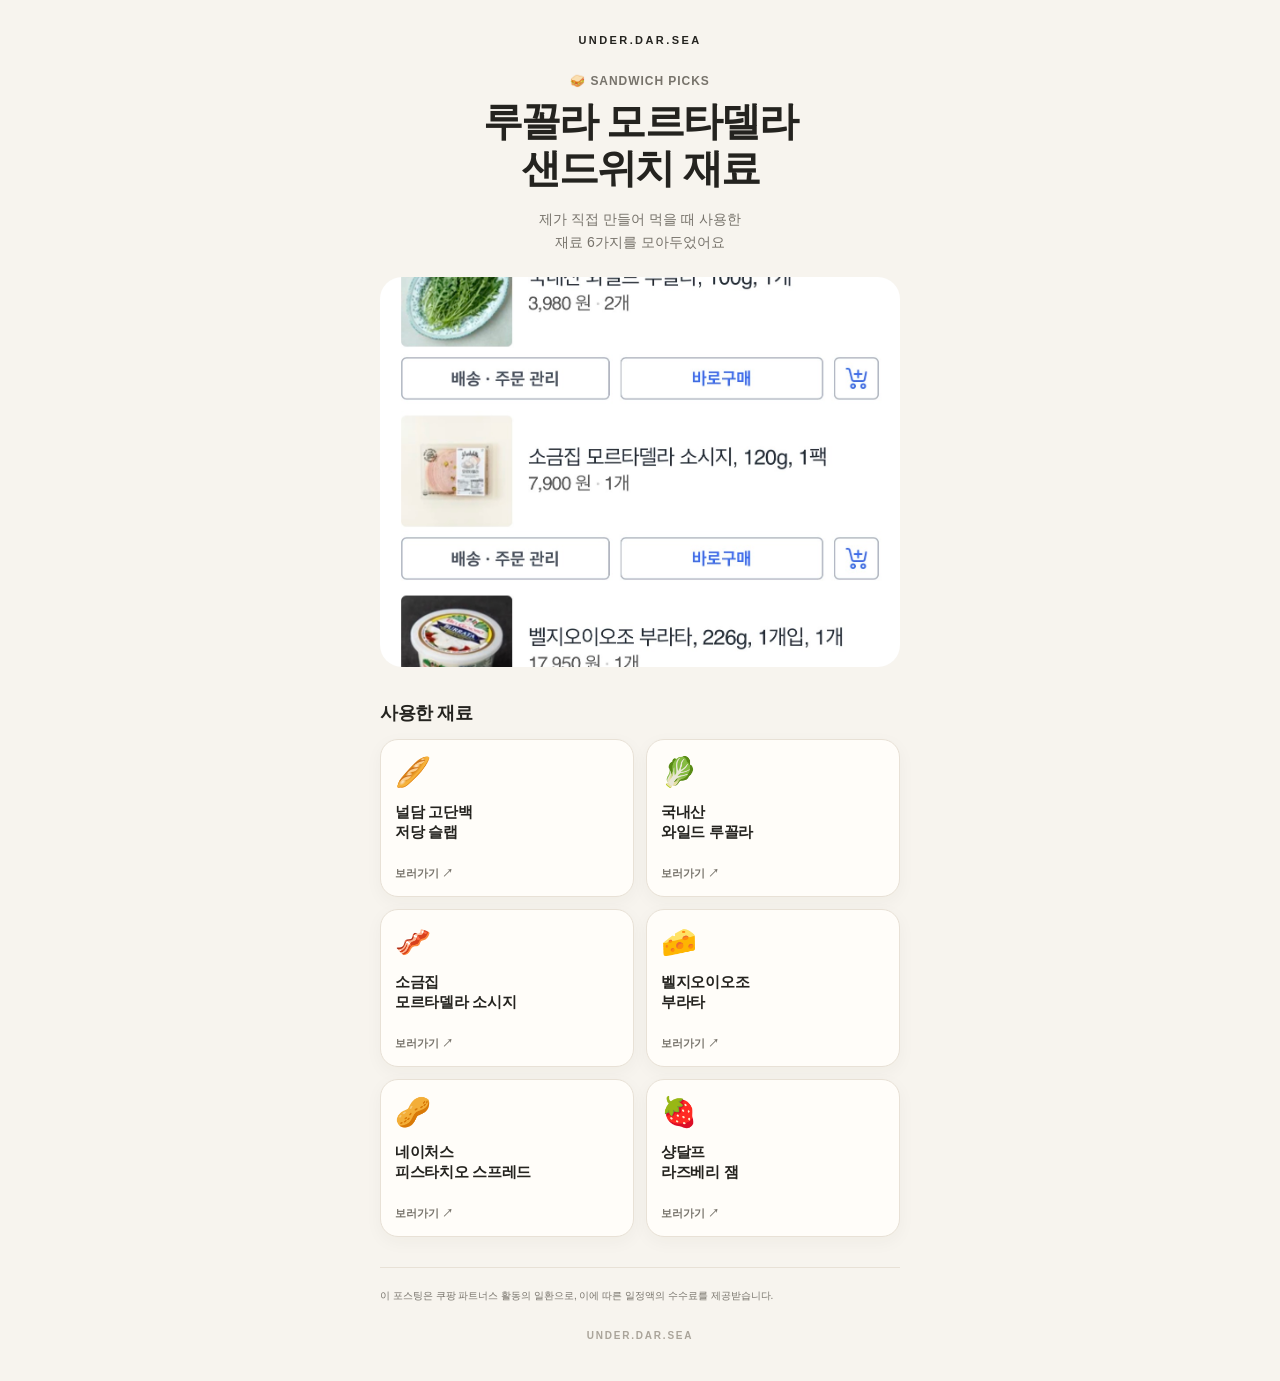
==== sandwich/index.html @ 7123397e "Add files via upload" ====
<!doctype html>
<html lang="ko">
<head>
  <meta charset="utf-8">
  <meta name="viewport" content="width=device-width, initial-scale=1">
  <meta name="description" content="언더달씨가 직접 만들어 먹은 루꼴라 모르타델라 샌드위치 재료 모음">
  <title>루꼴라 모르타델라 샌드위치 재료 | 언더달씨</title>
  <link rel="stylesheet" href="style.css">
</head>
<body>
  <main class="page">
    <header class="hero">
      <p class="brand">UNDER.DAR.SEA</p>
      <p class="eyebrow">🥪 SANDWICH PICKS</p>
      <h1>루꼴라 모르타델라<br>샌드위치 재료</h1>
      <p class="intro">제가 직접 만들어 먹을 때 사용한<br>재료 6가지를 모아두었어요</p>
      <img class="hero-image" src="images/sandwich-main.jpg" alt="루꼴라 모르타델라 샌드위치">
    </header>

    <section class="products" aria-labelledby="products-title">
      <h2 id="products-title">사용한 재료</h2>
      <div class="grid">
        <a class="card" href="https://link.coupang.com/a/hEAYgwvEDk" target="_blank" rel="sponsored noopener">
          <span class="emoji">🥖</span>
          <span class="name">널담 고단백<br>저당 슬랩</span>
          <span class="go">보러가기 ↗</span>
        </a>

        <a class="card" href="https://link.coupang.com/a/hEAPHUsu60" target="_blank" rel="sponsored noopener">
          <span class="emoji">🥬</span>
          <span class="name">국내산<br>와일드 루꼴라</span>
          <span class="go">보러가기 ↗</span>
        </a>

        <a class="card" href="https://link.coupang.com/a/hEAS76s1Jc" target="_blank" rel="sponsored noopener">
          <span class="emoji">🥓</span>
          <span class="name">소금집<br>모르타델라 소시지</span>
          <span class="go">보러가기 ↗</span>
        </a>

        <a class="card" href="https://link.coupang.com/a/hEAWZL4Png" target="_blank" rel="sponsored noopener">
          <span class="emoji">🧀</span>
          <span class="name">벨지오이오조<br>부라타</span>
          <span class="go">보러가기 ↗</span>
        </a>

        <a class="card" href="https://link.coupang.com/a/hEAZ3nVg0y" target="_blank" rel="sponsored noopener">
          <span class="emoji">🥜</span>
          <span class="name">네이처스<br>피스타치오 스프레드</span>
          <span class="go">보러가기 ↗</span>
        </a>

        <a class="card" href="https://link.coupang.com/a/hEA1QifW1s" target="_blank" rel="sponsored noopener">
          <span class="emoji">🍓</span>
          <span class="name">샹달프<br>라즈베리 잼</span>
          <span class="go">보러가기 ↗</span>
        </a>
      </div>
    </section>

    <footer>
      <p class="disclosure">이 포스팅은 쿠팡 파트너스 활동의 일환으로, 이에 따른 일정액의 수수료를 제공받습니다.</p>
      <p class="signature">UNDER.DAR.SEA</p>
    </footer>
  </main>
</body>
</html>
---- sandwich/style.css ----
* { box-sizing: border-box; }

:root {
  --bg: #f7f4ee;
  --card: #fffdf9;
  --text: #24231f;
  --muted: #77736b;
  --line: #e8e1d6;
}

html { -webkit-text-size-adjust: 100%; }

body {
  margin: 0;
  background: var(--bg);
  color: var(--text);
  font-family: -apple-system, BlinkMacSystemFont, "Apple SD Gothic Neo",
    "Noto Sans KR", "Segoe UI", sans-serif;
}

.page {
  width: min(100%, 560px);
  margin: 0 auto;
  padding: 34px 20px 40px;
}

.hero { text-align: center; }

.brand {
  margin: 0 0 28px;
  font-size: 11px;
  font-weight: 800;
  letter-spacing: .22em;
}

.eyebrow {
  margin: 0 0 10px;
  font-size: 12px;
  font-weight: 700;
  letter-spacing: .08em;
  color: var(--muted);
}

h1 {
  margin: 0;
  font-size: clamp(29px, 8vw, 40px);
  line-height: 1.18;
  letter-spacing: -.045em;
}

.intro {
  margin: 16px 0 22px;
  color: var(--muted);
  font-size: 14px;
  line-height: 1.65;
}

.hero-image {
  display: block;
  width: 100%;
  max-height: 390px;
  object-fit: cover;
  border-radius: 22px;
}

.products { margin-top: 34px; }

h2 {
  margin: 0 0 14px;
  font-size: 18px;
  letter-spacing: -.025em;
}

.grid {
  display: grid;
  grid-template-columns: repeat(2, minmax(0, 1fr));
  gap: 12px;
}

.card {
  min-height: 158px;
  padding: 18px 14px 15px;
  border: 1px solid var(--line);
  border-radius: 18px;
  background: var(--card);
  color: inherit;
  text-decoration: none;
  display: flex;
  flex-direction: column;
  box-shadow: 0 5px 18px rgba(55, 45, 30, .04);
  transition: transform .15s ease, box-shadow .15s ease;
  -webkit-tap-highlight-color: transparent;
}

.card:hover {
  transform: translateY(-2px);
  box-shadow: 0 8px 22px rgba(55, 45, 30, .08);
}

.card:active { transform: scale(.985); }

.emoji {
  font-size: 29px;
  line-height: 1;
  margin-bottom: 15px;
}

.name {
  font-size: 15px;
  font-weight: 750;
  line-height: 1.38;
  letter-spacing: -.02em;
}

.go {
  margin-top: auto;
  padding-top: 14px;
  color: var(--muted);
  font-size: 11px;
  font-weight: 650;
}

footer {
  margin-top: 30px;
  padding-top: 20px;
  border-top: 1px solid var(--line);
}

.disclosure {
  margin: 0;
  color: var(--muted);
  font-size: 10px;
  line-height: 1.6;
  word-break: keep-all;
}

.signature {
  margin: 26px 0 0;
  text-align: center;
  color: #aaa49a;
  font-size: 10px;
  font-weight: 750;
  letter-spacing: .18em;
}

@media (max-width: 360px) {
  .page { padding-left: 15px; padding-right: 15px; }
  .grid { gap: 9px; }
  .card { min-height: 150px; padding: 16px 12px 13px; }
  .name { font-size: 14px; }
}
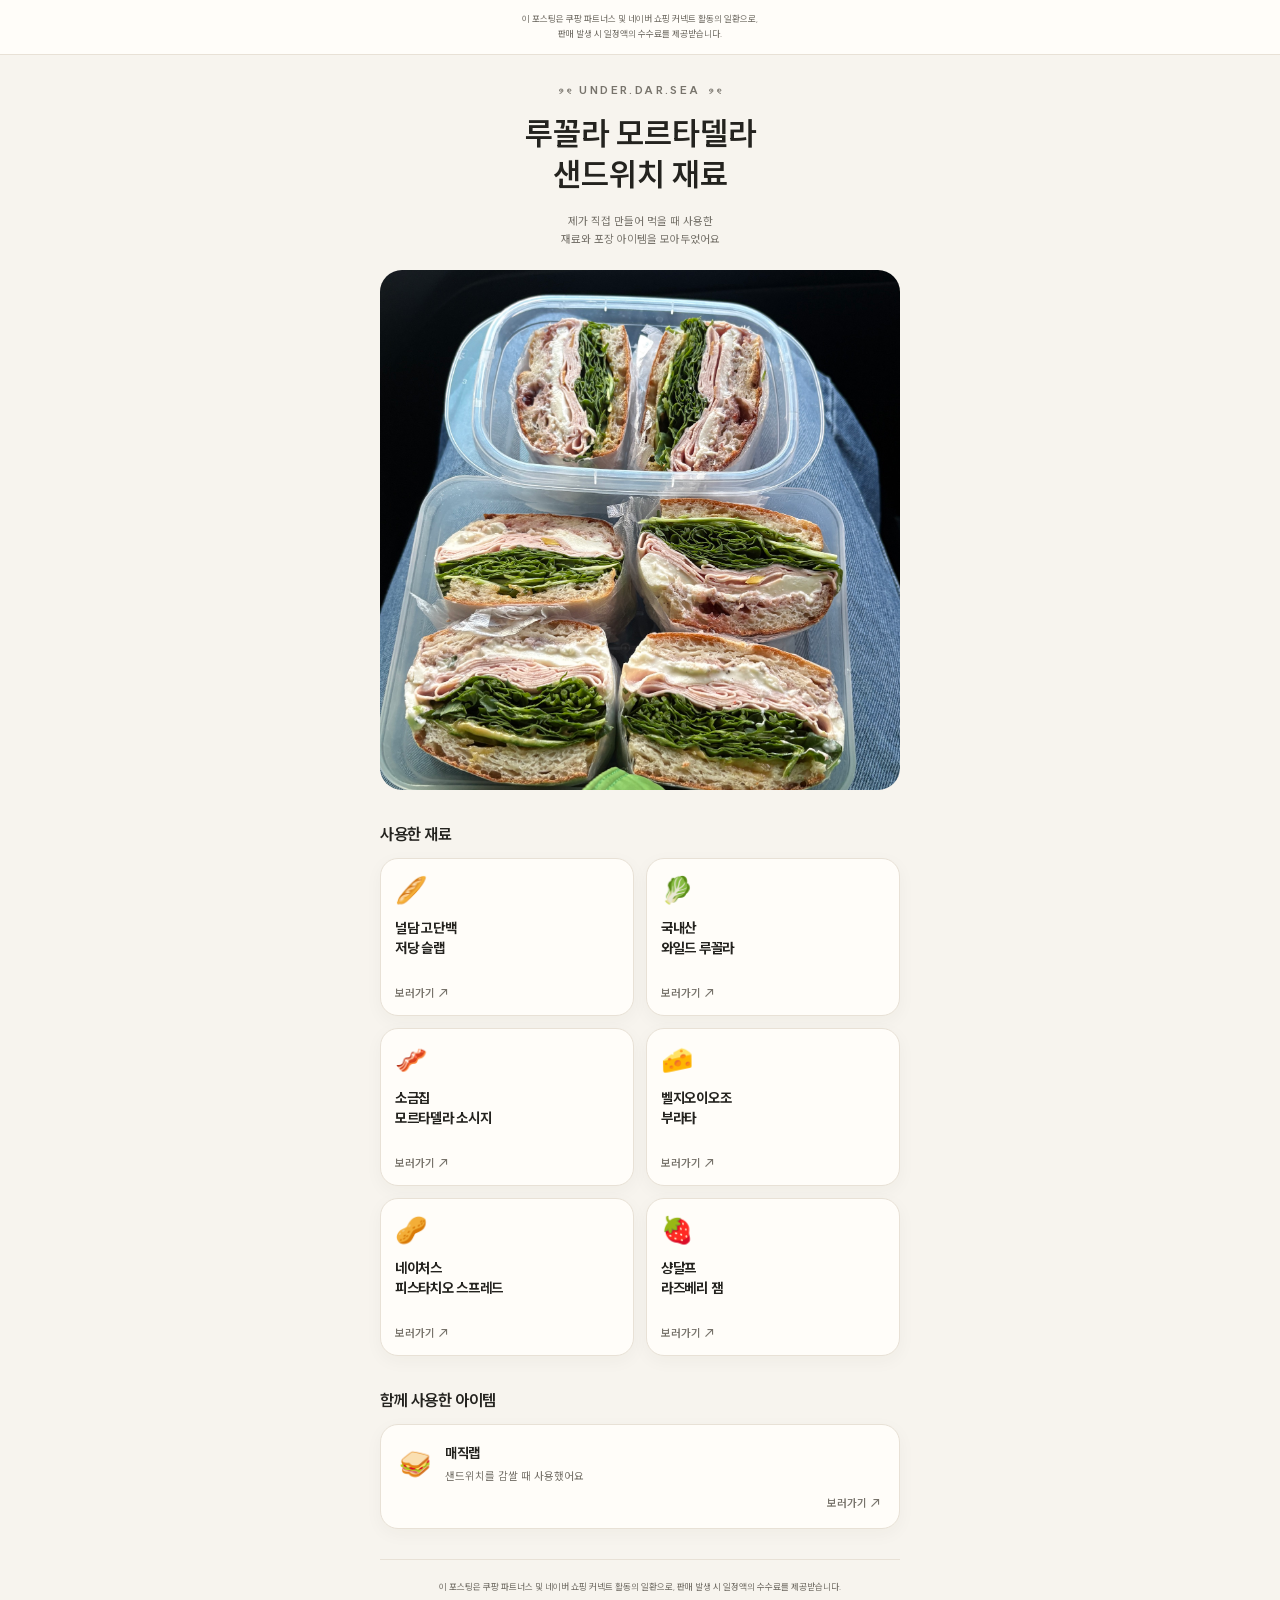
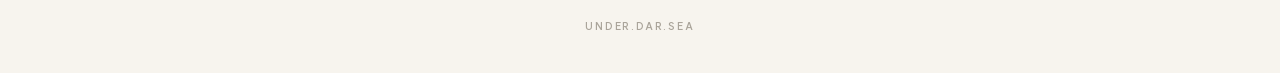
==== commit ecece3ac: "Update sandwich page design" ====
--- a/sandwich/index.html
+++ b/sandwich/index.html
@@ -8,13 +8,15 @@
   <link rel="stylesheet" href="style.css">
 </head>
 <body>
+  <div class="disclosure-bar">
+    <p class="disclosure">이 포스팅은 쿠팡 파트너스 및 네이버 쇼핑 커넥트 활동의 일환으로,<br> 판매 발생 시 일정액의 수수료를 제공받습니다.</p>
+  </div>
   <main class="page">
     <header class="hero">
-      <p class="brand">UNDER.DAR.SEA</p>
-      <p class="eyebrow">🥪 SANDWICH PICKS</p>
-      <h1>루꼴라 모르타델라<br>샌드위치 재료</h1>
-      <p class="intro">제가 직접 만들어 먹을 때 사용한<br>재료 6가지를 모아두었어요</p>
-      <img class="hero-image" src="images/sandwich-main.jpg" alt="루꼴라 모르타델라 샌드위치">
+      <p class="brand"><span class="brand-symbol" aria-hidden="true">୨୧</span>UNDER.DAR.SEA<span class="brand-symbol" aria-hidden="true">୨୧</span></p>
+     <h1 class="title">루꼴라 모르타델라<br>샌드위치 재료</h1>
+      <p class="intro">제가 직접 만들어 먹을 때 사용한<br>재료와 포장 아이템을 모아두었어요</p>
+      <img class="hero-image" src="images/sandwich_lap.jpeg" alt="루꼴라 모르타델라 샌드위치">
     </header>
 
     <section class="products" aria-labelledby="products-title">
@@ -43,7 +45,7 @@
           <span class="name">벨지오이오조<br>부라타</span>
           <span class="go">보러가기 ↗</span>
         </a>
-
+ 
         <a class="card" href="https://link.coupang.com/a/hEAZ3nVg0y" target="_blank" rel="sponsored noopener">
           <span class="emoji">🥜</span>
           <span class="name">네이처스<br>피스타치오 스프레드</span>
@@ -58,8 +60,21 @@
       </div>
     </section>
 
+    <section class="products" aria-labelledby="items-title">
+      <h2 id="items-title">함께 사용한 아이템</h2>
+      <!-- 아래 a 태그에 href="상품 링크"를 추가하면 연결됩니다. -->
+      <a class="card card--wide" target="_blank" rel="sponsored noopener">
+        <span class="emoji" aria-hidden="true">🥪</span>
+        <span class="item-info">
+          <span class="name">매직랩</span>
+          <span class="item-description">샌드위치를 감쌀 때 사용했어요</span>
+        </span>
+        <span class="go">보러가기 ↗</span>
+      </a>
+    </section>
+
     <footer>
-      <p class="disclosure">이 포스팅은 쿠팡 파트너스 활동의 일환으로, 이에 따른 일정액의 수수료를 제공받습니다.</p>
+      <p class="disclosure">이 포스팅은 쿠팡 파트너스 및 네이버 쇼핑 커넥트 활동의 일환으로, 판매 발생 시 일정액의 수수료를 제공받습니다.</p>
       <p class="signature">UNDER.DAR.SEA</p>
     </footer>
   </main>
--- a/sandwich/style.css
+++ b/sandwich/style.css
@@ -1,3 +1,11 @@
+@font-face {
+  font-family: "SUIT";
+  src: url("fonts/SUIT-Variable.woff2") format("woff2");
+  font-weight: 100 900;
+  font-style: normal;
+  font-display: swap;
+}
+
 * { box-sizing: border-box; }
 
 :root {
@@ -10,56 +18,72 @@
 
 html { -webkit-text-size-adjust: 100%; }
 
+.title {
+  letter-spacing: 0px;
+}
+
 body {
   margin: 0;
   background: var(--bg);
   color: var(--text);
-  font-family: -apple-system, BlinkMacSystemFont, "Apple SD Gothic Neo",
+  font-family: "SUIT", -apple-system, BlinkMacSystemFont, "Apple SD Gothic Neo",
     "Noto Sans KR", "Segoe UI", sans-serif;
 }
 
 .page {
   width: min(100%, 560px);
   margin: 0 auto;
-  padding: 34px 20px 40px;
+  padding: 28px 20px 40px;
 }
 
 .hero { text-align: center; }
 
+.disclosure-bar {
+  padding: 12px 20px;
+  border-bottom: 1px solid var(--line);
+  background: var(--card);
+}
+
+.disclosure-bar .disclosure {
+  max-width: 520px;
+  margin: 0 auto;
+  font-size: 9px;
+  line-height: 1.65;
+}
+
 .brand {
-  margin: 0 0 28px;
+  margin: 0 0 16px;
   font-size: 11px;
   font-weight: 800;
   letter-spacing: .22em;
-}
-
-.eyebrow {
-  margin: 0 0 10px;
-  font-size: 12px;
-  font-weight: 700;
-  letter-spacing: .08em;
-  color: var(--muted);
+  color: var(--muted);
+}
+
+.brand-symbol {
+  font-size: 8px;
+  letter-spacing: 0;
+  margin-inline: 6px;
 }
 
 h1 {
   margin: 0;
-  font-size: clamp(29px, 8vw, 40px);
-  line-height: 1.18;
-  letter-spacing: -.045em;
+  font-size: clamp(24px, 6.5vw, 32px);
+  line-height: 1.3;
 }
 
 .intro {
   margin: 16px 0 22px;
   color: var(--muted);
-  font-size: 14px;
+  font-size: 11px;
   line-height: 1.65;
 }
 
 .hero-image {
   display: block;
   width: 100%;
-  max-height: 390px;
+  aspect-ratio: 5 / 5;
   object-fit: cover;
+  object-position: center;
   border-radius: 22px;
 }
 
@@ -67,7 +91,7 @@
 
 h2 {
   margin: 0 0 14px;
-  font-size: 18px;
+  font-size: 16px;
   letter-spacing: -.025em;
 }
 
@@ -92,23 +116,23 @@
   -webkit-tap-highlight-color: transparent;
 }
 
-.card:hover {
+.card[href]:hover {
   transform: translateY(-2px);
   box-shadow: 0 8px 22px rgba(55, 45, 30, .08);
 }
 
-.card:active { transform: scale(.985); }
+.card[href]:active { transform: scale(.985); }
 
 .emoji {
-  font-size: 29px;
+  font-size: 26px;
   line-height: 1;
   margin-bottom: 15px;
 }
 
 .name {
-  font-size: 15px;
+  font-size: 14px;
   font-weight: 750;
-  line-height: 1.38;
+  line-height: 1.45;
   letter-spacing: -.02em;
 }
 
@@ -118,6 +142,39 @@
   color: var(--muted);
   font-size: 11px;
   font-weight: 650;
+}
+
+.card.card--wide {
+  min-height: auto;
+  padding: 18px;
+  display: grid;
+  grid-template-columns: auto minmax(0, 1fr);
+  align-items: center;
+  gap: 10px 14px;
+}
+
+.card--wide .emoji {
+  margin-bottom: 0;
+}
+
+.item-info {
+  display: flex;
+  flex-direction: column;
+  gap: 4px;
+}
+
+.item-description {
+  color: var(--muted);
+  font-size: 11px;
+  line-height: 1.65;
+  word-break: keep-all;
+}
+
+.card--wide .go {
+  grid-column: 2;
+  justify-self: end;
+  margin-top: 0;
+  padding-top: 0;
 }
 
 footer {
@@ -128,8 +185,9 @@
 
 .disclosure {
   margin: 0;
-  color: var(--muted);
-  font-size: 10px;
+  text-align: center;
+  color: var(--muted);
+  font-size: 9px;
   line-height: 1.6;
   word-break: keep-all;
 }
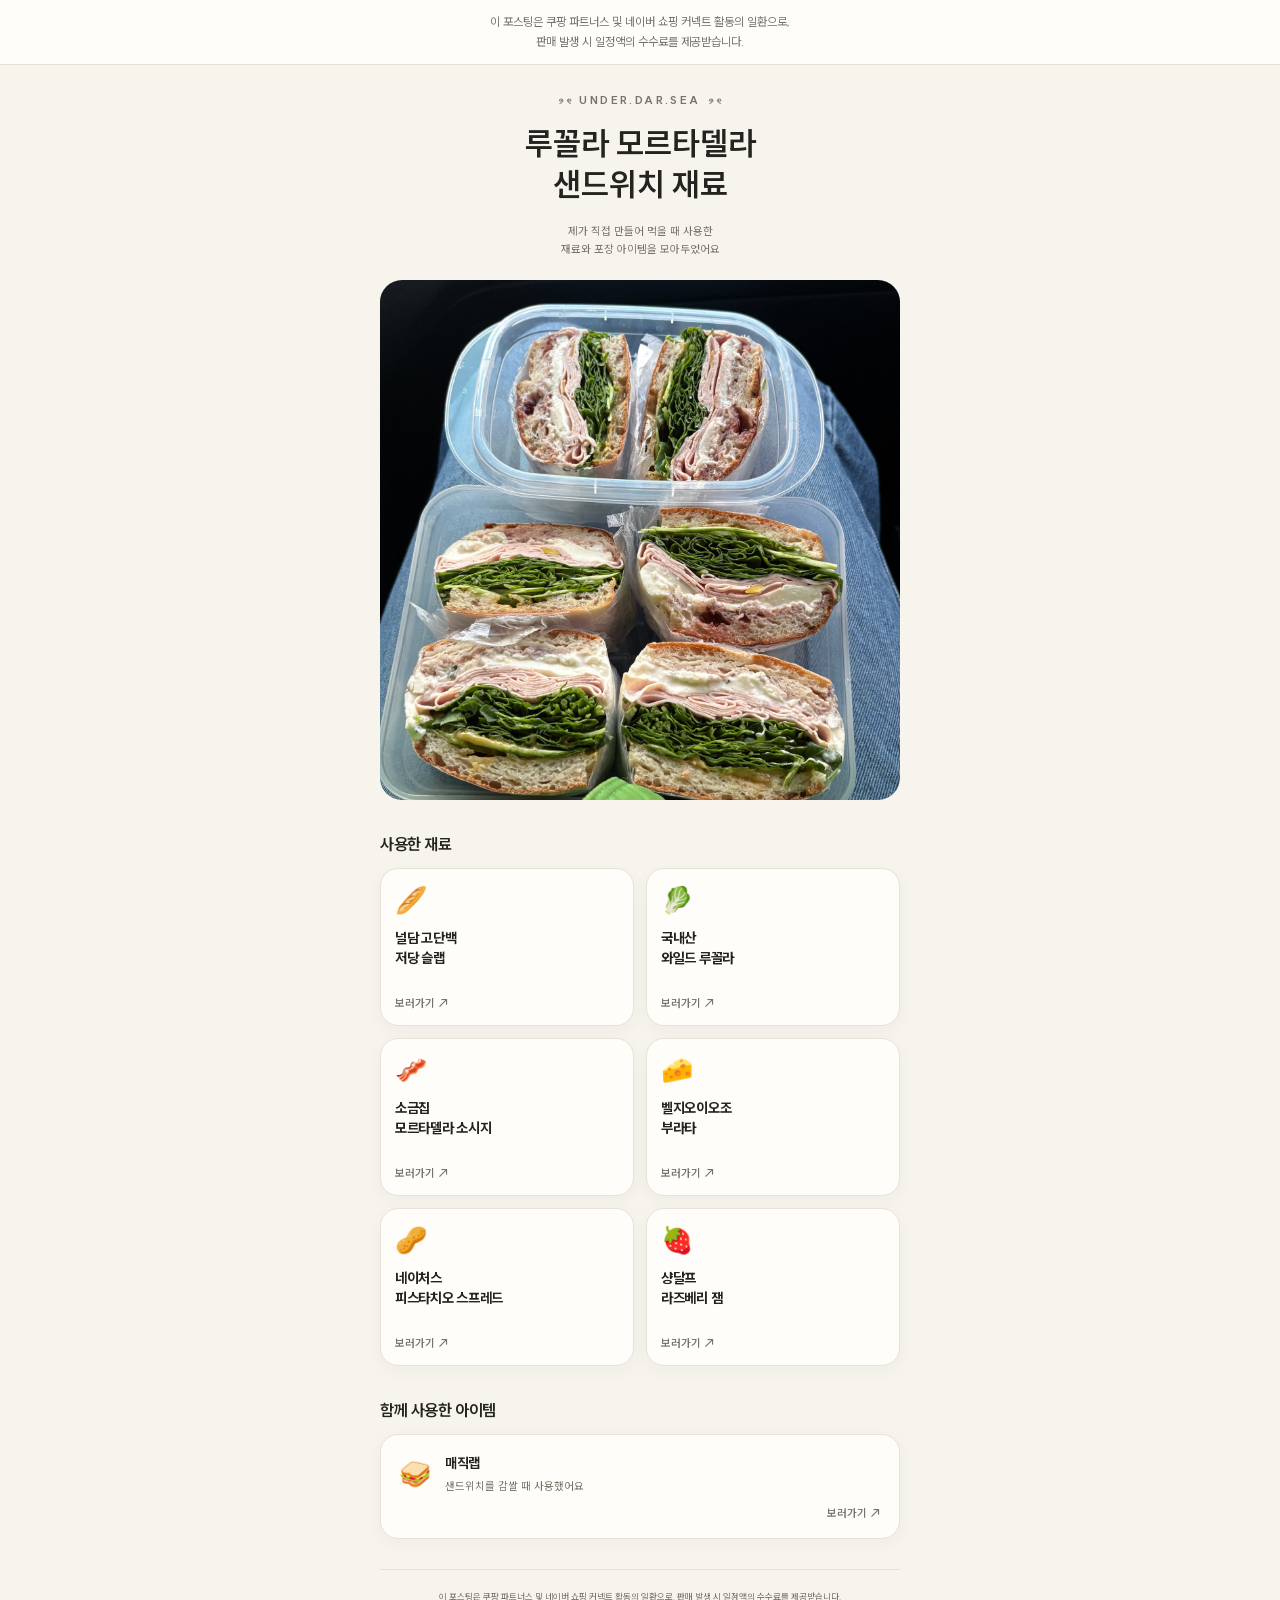
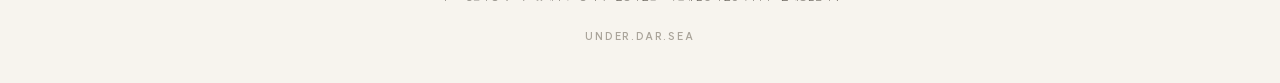
==== commit 4801e517: "update page" ====
--- a/sandwich/index.html
+++ b/sandwich/index.html
@@ -5,7 +5,7 @@
   <meta name="viewport" content="width=device-width, initial-scale=1">
   <meta name="description" content="언더달씨가 직접 만들어 먹은 루꼴라 모르타델라 샌드위치 재료 모음">
   <title>루꼴라 모르타델라 샌드위치 재료 | 언더달씨</title>
-  <link rel="stylesheet" href="style.css">
+  <link rel="stylesheet" href="../style.css">
 </head>
 <body>
   <div class="disclosure-bar">
@@ -63,7 +63,7 @@
     <section class="products" aria-labelledby="items-title">
       <h2 id="items-title">함께 사용한 아이템</h2>
       <!-- 아래 a 태그에 href="상품 링크"를 추가하면 연결됩니다. -->
-      <a class="card card--wide" target="_blank" rel="sponsored noopener">
+      <a class="card card--wide" target="_blank" rel="sponsored noopener" href="https://naver.me/xhP3hPgw">
         <span class="emoji" aria-hidden="true">🥪</span>
         <span class="item-info">
           <span class="name">매직랩</span>
--- a/style.css
+++ b/style.css
@@ -0,0 +1,209 @@
+@font-face {
+  font-family: "SUIT";
+  src: url("fonts/SUIT-Variable.woff2") format("woff2");
+  font-weight: 100 900;
+  font-style: normal;
+  font-display: swap;
+}
+
+* { box-sizing: border-box; }
+
+:root {
+  --bg: #f7f4ee;
+  --card: #fffdf9;
+  --text: #24231f;
+  --muted: #77736b;
+  --line: #e8e1d6;
+}
+
+html { -webkit-text-size-adjust: 100%; }
+
+.title {
+  letter-spacing: 0px;
+}
+
+body {
+  margin: 0;
+  background: var(--bg);
+  color: var(--text);
+  font-family: "SUIT", -apple-system, BlinkMacSystemFont, "Apple SD Gothic Neo",
+    "Noto Sans KR", "Segoe UI", sans-serif;
+}
+
+.page {
+  width: min(100%, 560px);
+  margin: 0 auto;
+  padding: 28px 20px 40px;
+}
+
+.hero { text-align: center; }
+
+.disclosure-bar {
+  padding: 12px 20px;
+  border-bottom: 1px solid var(--line);
+  background: var(--card);
+}
+
+.disclosure-bar .disclosure {
+  max-width: 520px;
+  margin: 0 auto;
+  font-size: 12px;
+  line-height: 1.65;
+}
+
+.brand {
+  margin: 0 0 16px;
+  font-size: 11px;
+  font-weight: 800;
+  letter-spacing: .22em;
+  color: var(--muted);
+}
+
+.brand-symbol {
+  font-size: 8px;
+  letter-spacing: 0;
+  margin-inline: 6px;
+}
+
+h1 {
+  margin: 0;
+  font-size: clamp(24px, 6.5vw, 32px);
+  line-height: 1.3;
+}
+
+.intro {
+  margin: 16px 0 22px;
+  color: var(--muted);
+  font-size: 11px;
+  line-height: 1.65;
+}
+
+.hero-image {
+  display: block;
+  width: 100%;
+  aspect-ratio: 5 / 5;
+  object-fit: cover;
+  object-position: center;
+  border-radius: 22px;
+}
+
+.products { margin-top: 34px; }
+
+h2 {
+  margin: 0 0 14px;
+  font-size: 16px;
+  letter-spacing: -.025em;
+}
+
+.grid {
+  display: grid;
+  grid-template-columns: repeat(2, minmax(0, 1fr));
+  gap: 12px;
+}
+
+.card {
+  min-height: 158px;
+  padding: 18px 14px 15px;
+  border: 1px solid var(--line);
+  border-radius: 18px;
+  background: var(--card);
+  color: inherit;
+  text-decoration: none;
+  display: flex;
+  flex-direction: column;
+  box-shadow: 0 5px 18px rgba(55, 45, 30, .04);
+  transition: transform .15s ease, box-shadow .15s ease;
+  -webkit-tap-highlight-color: transparent;
+}
+
+.card[href]:hover {
+  transform: translateY(-2px);
+  box-shadow: 0 8px 22px rgba(55, 45, 30, .08);
+}
+
+.card[href]:active { transform: scale(.985); }
+
+.emoji {
+  font-size: 26px;
+  line-height: 1;
+  margin-bottom: 15px;
+}
+
+.name {
+  font-size: 14px;
+  font-weight: 750;
+  line-height: 1.45;
+  letter-spacing: -.02em;
+}
+
+.go {
+  margin-top: auto;
+  padding-top: 14px;
+  color: var(--muted);
+  font-size: 11px;
+  font-weight: 650;
+}
+
+.card.card--wide {
+  min-height: auto;
+  padding: 18px;
+  display: grid;
+  grid-template-columns: auto minmax(0, 1fr);
+  align-items: center;
+  gap: 10px 14px;
+}
+
+.card--wide .emoji {
+  margin-bottom: 0;
+}
+
+.item-info {
+  display: flex;
+  flex-direction: column;
+  gap: 4px;
+}
+
+.item-description {
+  color: var(--muted);
+  font-size: 11px;
+  line-height: 1.65;
+  word-break: keep-all;
+}
+
+.card--wide .go {
+  grid-column: 2;
+  justify-self: end;
+  margin-top: 0;
+  padding-top: 0;
+}
+
+footer {
+  margin-top: 30px;
+  padding-top: 20px;
+  border-top: 1px solid var(--line);
+}
+
+.disclosure {
+  margin: 0;
+  text-align: center;
+  color: var(--muted);
+  font-size: 9px;
+  line-height: 1.6;
+  word-break: keep-all;
+}
+
+.signature {
+  margin: 26px 0 0;
+  text-align: center;
+  color: #aaa49a;
+  font-size: 10px;
+  font-weight: 750;
+  letter-spacing: .18em;
+}
+
+@media (max-width: 360px) {
+  .page { padding-left: 15px; padding-right: 15px; }
+  .grid { gap: 9px; }
+  .card { min-height: 150px; padding: 16px 12px 13px; }
+  .name { font-size: 14px; }
+}
